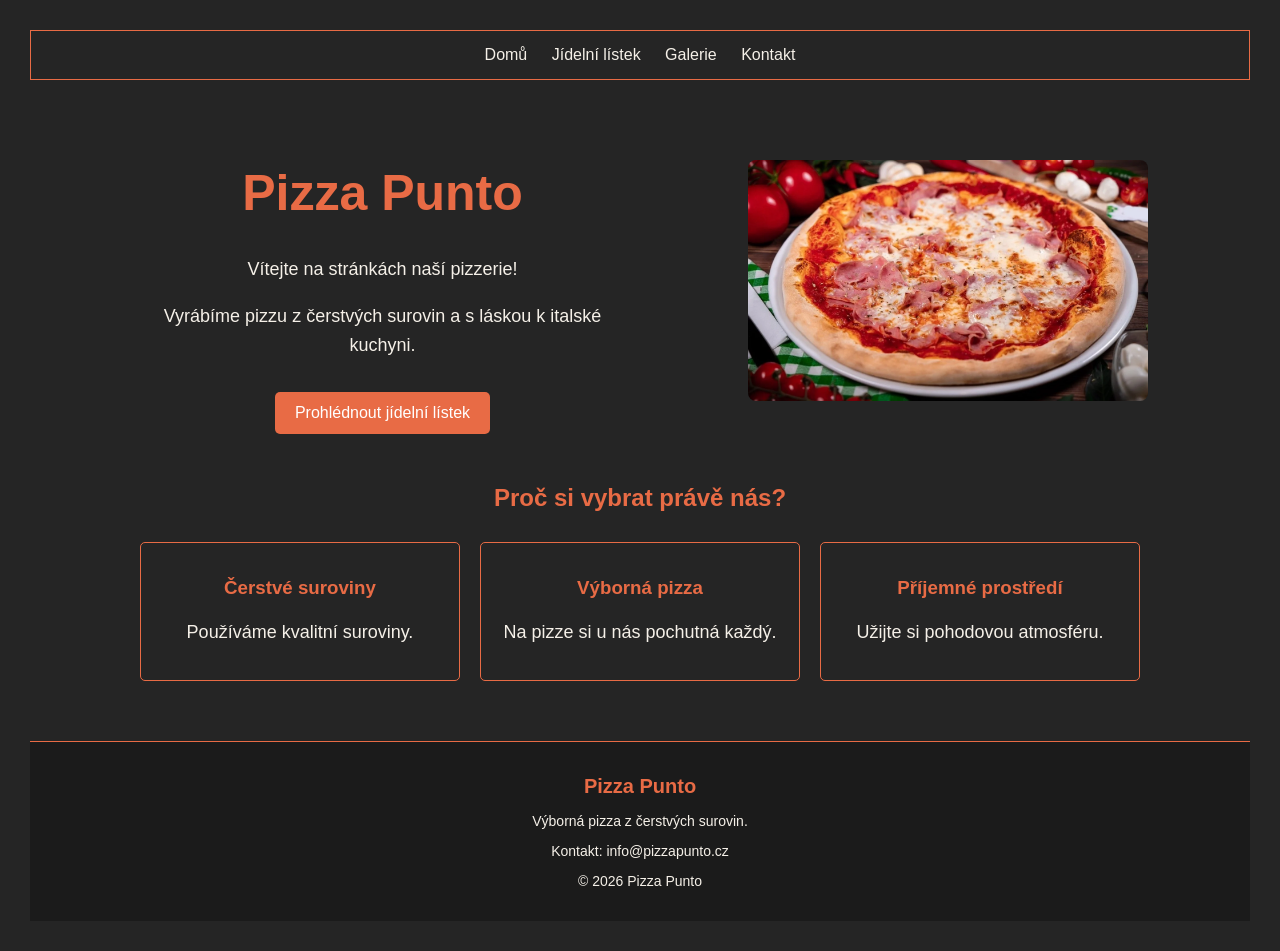
==== index.html @ 10cab75f "Add files via upload" ====
<!DOCTYPE html>
<html lang="cs">
<head>
    <meta charset="UTF-8">
    <meta name="viewport" content="width=device-width, initial-scale=1.0">
    <title>Pizza Punto</title>
    <link rel="stylesheet" href="style.css">
</head>
<body>

    <nav>
        <a href="index.html">Domů</a>
        <a href="jidelnicek.html">Jídelní lístek</a>
        <a href="galerie.html">Galerie</a>
        <a href="kontakt.html">Kontakt</a>
    </nav>

    
    <div class="uvod">
        <div class="uvod-text">
            <h1>Pizza Punto</h1>

            <p>Vítejte na stránkách naší pizzerie!</p>
            <p>Vyrábíme pizzu z čerstvých surovin a s láskou k italské kuchyni.</p>

            <a href="jidelnicek.html" class="tlacitko">Prohlédnout jídelní lístek</a>
        </div>

        <div class="uvod-obrazek">
            <img src="pizza.jpg" alt="Čerstvá pizza">
        </div>
    </div>

    <h2>Proč si vybrat právě nás?</h2>

    <div class="vyhody">
        <div class="vyhoda">
            <h3>Čerstvé suroviny</h3>
            <p>Používáme kvalitní suroviny.</p>
        </div>

        <div class="vyhoda">
            <h3>Výborná pizza</h3>
            <p>Na pizze si u nás pochutná každý.</p>
        </div>

        <div class="vyhoda">
            <h3>Příjemné prostředí</h3>
            <p>Užijte si pohodovou atmosféru.</p>
        </div>
    </div>
    
    <footer>
        <p>Pizza Punto</p>
        <p>Výborná pizza z čerstvých surovin.</p>
        <p>Kontakt: info@pizzapunto.cz</p>
        <p>&copy; 2026 Pizza Punto</p>
    </footer>


</body>
</html>
---- style.css ----
body {
    background-color: #252525;
    color: #F5F0E8;
    font-family: Arial, sans-serif;
    text-align: center;
    margin: 30px;
}

h1 {
    color: #E86B45;
    font-size: 50px;
}

h2 {
    color: #E86B45;
}

nav {
    margin-bottom: 30px;
    border: 1px solid #E86B45;
    padding: 15px;
}

nav a {
    color: #F5F0E8;
    text-decoration: none;
    margin: 10px;
}

nav a:hover {
    color: #E86B45;
}

ul {
    display: inline-block;
    text-align: left;
}
.tlacitko {
    display: inline-block;
    background-color: #E86B45;
    color: white;
    text-decoration: none;
    padding: 12px 20px;
    margin-top: 15px;
    border-radius: 5px;
}

.tlacitko:hover {
    background-color: #c95130;
}
body {
    margin: 30px;
}

p {
    font-size: 18px;
    line-height: 1.6;
}

h2 {
    margin-top: 35px;
}

ul {
    line-height: 1.8;
}

.uvod {
    display: flex;
    align-items: center;
    justify-content: space-around;
    gap: 30px;
    margin: 50px auto;
    max-width: 1100px;
}

.uvod-text {
    max-width: 500px;
}

.uvod-obrazek img {
    width: 400px;
    max-width: 100%;
    border-radius: 8px;
}

.vyhody {
    display: flex;
    justify-content: center;
    gap: 20px;
    margin: 30px auto;
    max-width: 1000px;
}

.vyhoda {
    border: 1px solid #E86B45;
    padding: 15px;
    flex: 1;
    border-radius: 5px;
}

.vyhoda h3 {
    color: #E86B45;
}

@media (max-width: 700px) {
    .uvod {
        flex-direction: column;
    }

    .vyhody {
        flex-direction: column;
    }
}

footer {
    background-color: #1b1b1b;
    border-top: 1px solid #E86B45;
    padding: 20px;
    margin-top: 60px;
    color: #F5F0E8;
}

footer p {
    font-size: 14px;
    margin: 8px;
}

footer p:first-child {
    color: #E86B45;
    font-size: 20px;
    font-weight: bold;
}
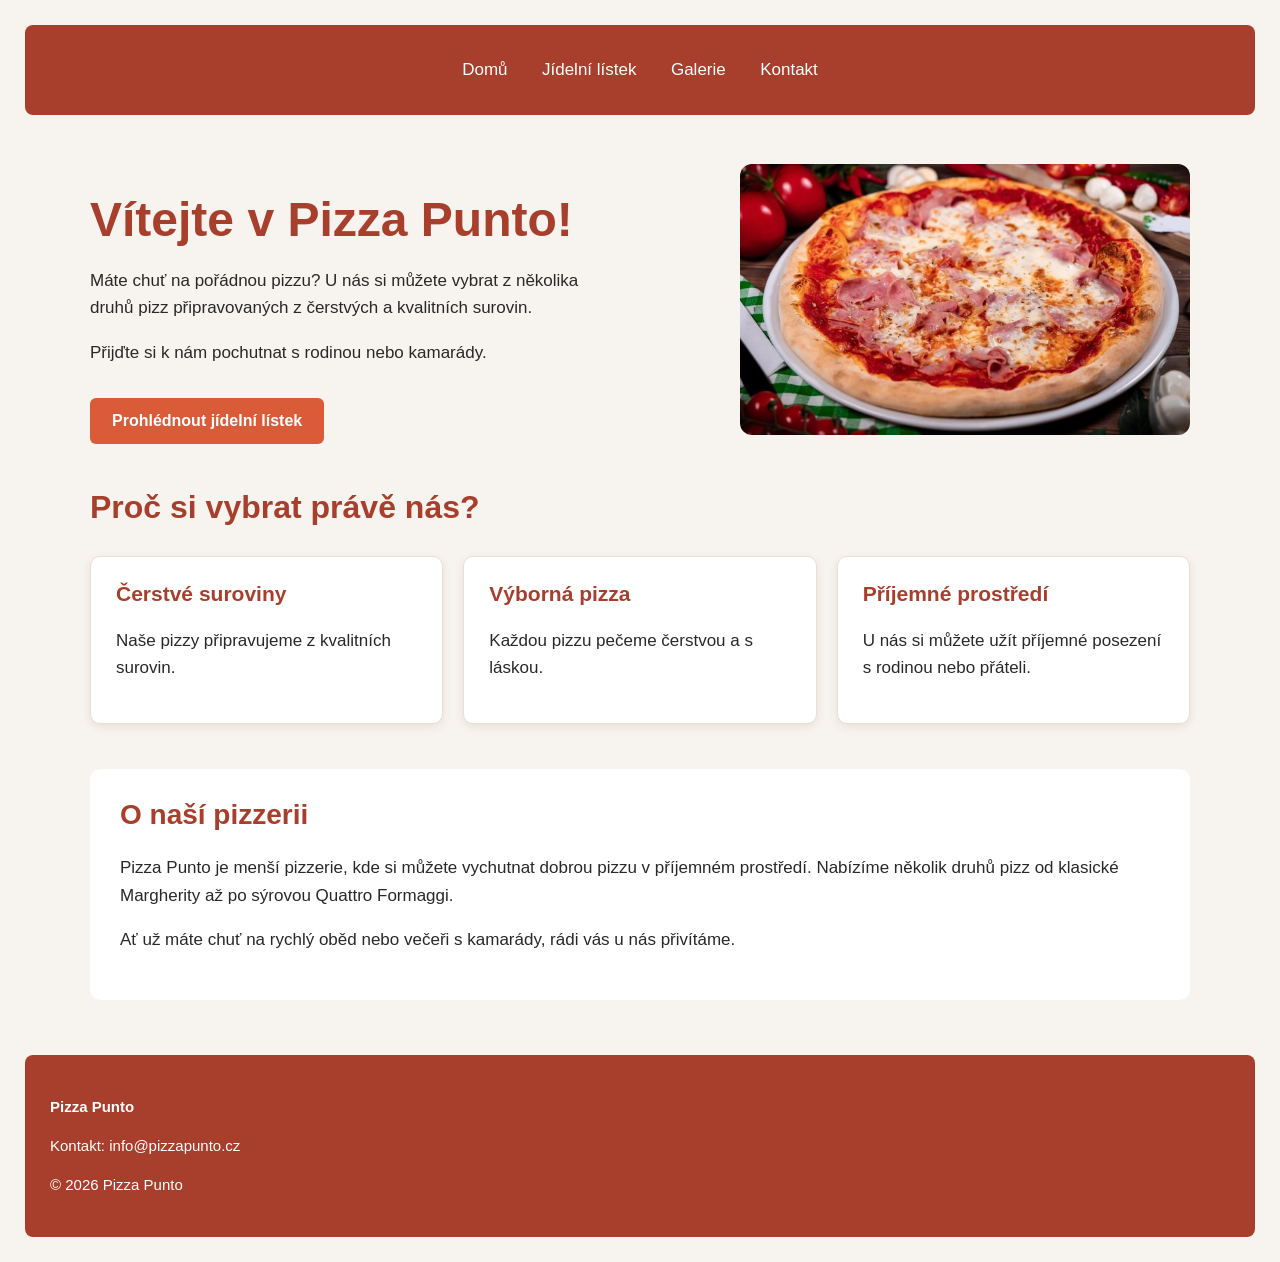
==== commit 98bc13d8: "Add files via upload" ====
--- a/index.html
+++ b/index.html
@@ -6,6 +6,7 @@
     <meta name="viewport" content="width=device-width, initial-scale=1.0">
     <title>Pizza Punto</title>
     <link rel="stylesheet" href="style.css">
+    <link rel="icon" type="image/jpeg" href="pizza.jpg">
 </head>
 <body>
 
@@ -17,47 +18,75 @@
     </nav>
 
     
-    <div class="uvod">
-        <div class="uvod-text">
-            <h1>Pizza Punto</h1>
+    
+<div class="uvod">
 
-            <p>Vítejte na stránkách naší pizzerie!</p>
-            <p>Vyrábíme pizzu z čerstvých surovin a s láskou k italské kuchyni.</p>
+    <div class="uvod-text">
+        <h1>Vítejte v Pizza Punto!</h1>
 
-            <a href="jidelnicek.html" class="tlacitko">Prohlédnout jídelní lístek</a>
-        </div>
+        <p>
+            Máte chuť na pořádnou pizzu?
+            U nás si můžete vybrat z několika
+            druhů pizz připravovaných z čerstvých
+            a kvalitních surovin.
+        </p>
 
-        <div class="uvod-obrazek">
-            <img src="pizza.jpg" alt="Čerstvá pizza">
-        </div>
+        <p>
+            Přijďte si k nám pochutnat
+            s rodinou nebo kamarády.
+        </p>
+
+        <a href="jidelnicek.html" class="tlacitko">
+            Prohlédnout jídelní lístek
+        </a>
     </div>
 
-    <h2>Proč si vybrat právě nás?</h2>
+    <div class="uvod-obrazek">
+        <img src="pizza.jpg" alt="Pizza Punto">
+    </div>
 
-    <div class="vyhody">
-        <div class="vyhoda">
-            <h3>Čerstvé suroviny</h3>
-            <p>Používáme kvalitní suroviny.</p>
-        </div>
+</div>
 
-        <div class="vyhoda">
-            <h3>Výborná pizza</h3>
-            <p>Na pizze si u nás pochutná každý.</p>
-        </div>
+<h2 class="nadpis-vyhody">Proč si vybrat právě nás?</h2>
 
-        <div class="vyhoda">
-            <h3>Příjemné prostředí</h3>
-            <p>Užijte si pohodovou atmosféru.</p>
-        </div>
+<div class="vyhody">
+
+    <div class="vyhoda">
+        <h3>Čerstvé suroviny</h3>
+        <p>Naše pizzy připravujeme z kvalitních surovin.</p>
     </div>
-    
-    <footer>
-        <p>Pizza Punto</p>
-        <p>Výborná pizza z čerstvých surovin.</p>
-        <p>Kontakt: info@pizzapunto.cz</p>
-        <p>&copy; 2026 Pizza Punto</p>
-    </footer>
 
+    <div class="vyhoda">
+        <h3>Výborná pizza</h3>
+        <p>Každou pizzu pečeme čerstvou a s láskou.</p>
+    </div>
+
+    <div class="vyhoda">
+        <h3>Příjemné prostředí</h3>
+        <p>U nás si můžete užít příjemné posezení s rodinou nebo přáteli.</p>
+    </div>
+
+</div>
+
+<div class="o-nas">
+    <h2>O naší pizzerii</h2>
+    <p>
+        Pizza Punto je menší pizzerie, kde si můžete
+        vychutnat dobrou pizzu v příjemném prostředí.
+        Nabízíme několik druhů pizz od klasické
+        Margherity až po sýrovou Quattro Formaggi.
+    </p>
+    <p>
+        Ať už máte chuť na rychlý oběd nebo večeři
+        s kamarády, rádi vás u nás přivítáme.
+    </p>
+</div>
+
+<footer>
+    <p><strong>Pizza Punto</strong></p>
+    <p>Kontakt: info@pizzapunto.cz</p>
+    <p>&copy; 2026 Pizza Punto</p>
+</footer>
 
 </body>
 </html>
--- a/style.css
+++ b/style.css
@@ -1,108 +1,197 @@
+
+
+
 
 body {
-    background-color: #252525;
-    color: #F5F0E8;
+    background-color: #f7f3ee;
+    color: #292929;
     font-family: Arial, sans-serif;
+    margin: 25px;
+}
+
+h1 {
+    font-size: 42px;
+    color: #a83e2c;
+    font-weight: bold;
+    margin-bottom: 20px;
+}
+
+h2 {
+    font-size: 28px;
+    color: #a83e2c;
+    font-weight: bold;
+    margin-top: 30px;
+}
+
+h3 {
+    font-size: 21px;
+    color: #a83e2c;
+    font-weight: bold;
+}
+
+p {
+    font-size: 17px;
+    line-height: 1.6;
+}
+
+
+nav {
+    background-color: #a83e2c;
     text-align: center;
-    margin: 30px;
-}
-
-h1 {
-    color: #E86B45;
-    font-size: 50px;
-}
-
-h2 {
-    color: #E86B45;
-}
-
-nav {
-    margin-bottom: 30px;
-    border: 1px solid #E86B45;
-    padding: 15px;
+    padding: 20px;
+    border-radius: 8px;
 }
 
 nav a {
-    color: #F5F0E8;
+    color: white;
     text-decoration: none;
-    margin: 10px;
+    margin: 15px;
+    font-size: 17px;
+    display: inline-block;
 }
 
 nav a:hover {
-    color: #E86B45;
-}
-
-ul {
-    display: inline-block;
-    text-align: left;
-}
+    color: #ffe1bb;
+}
+
+
+
+.uvod {
+    display: flex;
+    align-items: center;
+    justify-content: space-between;
+    gap: 35px;
+    max-width: 1100px;
+    margin: 45px auto;
+}
+
+.uvod-text {
+    max-width: 530px;
+}
+
+.uvod-text h1 {
+    font-size: 48px;
+}
+
+.uvod-obrazek img {
+    width: 450px;
+    max-width: 100%;
+    border-radius: 12px;
+}
+
 .tlacitko {
     display: inline-block;
-    background-color: #E86B45;
+    background-color: #d95b38;
     color: white;
     text-decoration: none;
-    padding: 12px 20px;
+    padding: 14px 22px;
+    border-radius: 6px;
     margin-top: 15px;
-    border-radius: 5px;
+    font-weight: bold;
 }
 
 .tlacitko:hover {
-    background-color: #c95130;
-}
-body {
-    margin: 30px;
-}
-
-p {
-    font-size: 18px;
-    line-height: 1.6;
-}
-
-h2 {
-    margin-top: 35px;
-}
-
-ul {
-    line-height: 1.8;
-}
-
-.uvod {
-    display: flex;
-    align-items: center;
-    justify-content: space-around;
-    gap: 30px;
-    margin: 50px auto;
-    max-width: 1100px;
-}
-
-.uvod-text {
-    max-width: 500px;
-}
-
-.uvod-obrazek img {
-    width: 400px;
-    max-width: 100%;
-    border-radius: 8px;
-}
+    background-color: #b8432b;
+}
+
+
 
 .vyhody {
     display: flex;
+    gap: 20px;
+    max-width: 1100px;
+    margin: 30px auto;
+}
+
+.vyhoda {
+    background-color: white;
+    padding: 25px;
+    border-radius: 10px;
+    border: 1px solid #e9dfd5;
+    box-shadow: 0 3px 8px #e8e0d8;
+    flex: 1;
+}
+
+.vyhoda h3 {
+    margin-top: 0;
+}
+
+
+
+.pizzy {
+    display: flex;
+    flex-wrap: wrap;
+    justify-content: center;
+    gap: 25px;
+    max-width: 1100px;
+    margin: 35px auto;
+}
+
+.pizza {
+    background-color: white;
+    border: 1px solid #e9dfd5;
+    border-radius: 10px;
+    padding: 15px;
+    width: 280px;
+    box-sizing: border-box;
+    box-shadow: 0 3px 8px #e8e0d8;
+}
+
+.pizza img {
+    width: 100%;
+    height: 180px;
+    object-fit: cover;
+    border-radius: 7px;
+}
+
+.pizza h2 {
+    font-size: 23px;
+    margin-top: 15px;
+}
+
+.pizza p {
+    font-size: 16px;
+}
+
+.cena {
+    color: #a83e2c;
+    font-size: 23px;
+    font-weight: bold;
+}
+
+
+
+.galerie {
+    display: flex;
+    flex-wrap: wrap;
     justify-content: center;
     gap: 20px;
-    margin: 30px auto;
-    max-width: 1000px;
-}
-
-.vyhoda {
-    border: 1px solid #E86B45;
-    padding: 15px;
-    flex: 1;
-    border-radius: 5px;
-}
-
-.vyhoda h3 {
-    color: #E86B45;
-}
+    margin: 35px auto;
+    max-width: 1100px;
+}
+
+.galerie img {
+    width: 250px;
+    height: 180px;
+    object-fit: cover;
+    border-radius: 8px;
+}
+
+
+
+footer {
+    background-color: #a83e2c;
+    color: white;
+    padding: 25px;
+    margin-top: 55px;
+    border-radius: 8px;
+}
+
+footer p {
+    color: white;
+    font-size: 15px;
+}
+
 
 @media (max-width: 700px) {
     .uvod {
@@ -112,24 +201,69 @@
     .vyhody {
         flex-direction: column;
     }
-}
-
-footer {
-    background-color: #1b1b1b;
-    border-top: 1px solid #E86B45;
-    padding: 20px;
-    margin-top: 60px;
-    color: #F5F0E8;
-}
-
-footer p {
-    font-size: 14px;
-    margin: 8px;
-}
-
-footer p:first-child {
-    color: #E86B45;
-    font-size: 20px;
-    font-weight: bold;
-}
-
+
+    .pizza {
+        width: 100%;
+    }
+
+    nav a {
+        margin: 8px;
+    }
+}
+
+.kontakt {
+    background-color: white;
+    max-width: 850px;
+    margin: 30px auto;
+    padding: 30px;
+    border-radius: 10px;
+}
+
+.kontakt h2 {
+    margin-top: 25px;
+}
+
+.kontakt iframe {
+    border-radius: 8px;
+}
+
+.nadpis-vyhody {
+    max-width: 1100px;
+    margin: 45px auto 20px;
+    font-size: 32px;
+}
+
+.o-nas {
+    background-color: white;
+    max-width: 1040px;
+    margin: 45px auto;
+    padding: 30px;
+    border-radius: 10px;
+}
+
+.o-nas h2 {
+    margin-top: 0;
+}
+
+.galerie img {
+    border: 1px solid #dddddd;
+    box-shadow: 0 3px 8px #dddddd;
+}
+
+.pizza:hover {
+    background-color: #fff8f0;
+}
+
+.galerie-jedna {
+    width: 95%;
+    margin: 30px auto;
+    text-align: center;
+}
+
+.galerie-jedna img {
+    width: 100%;
+    height: auto;
+    border-radius: 10px;
+}
+
+
